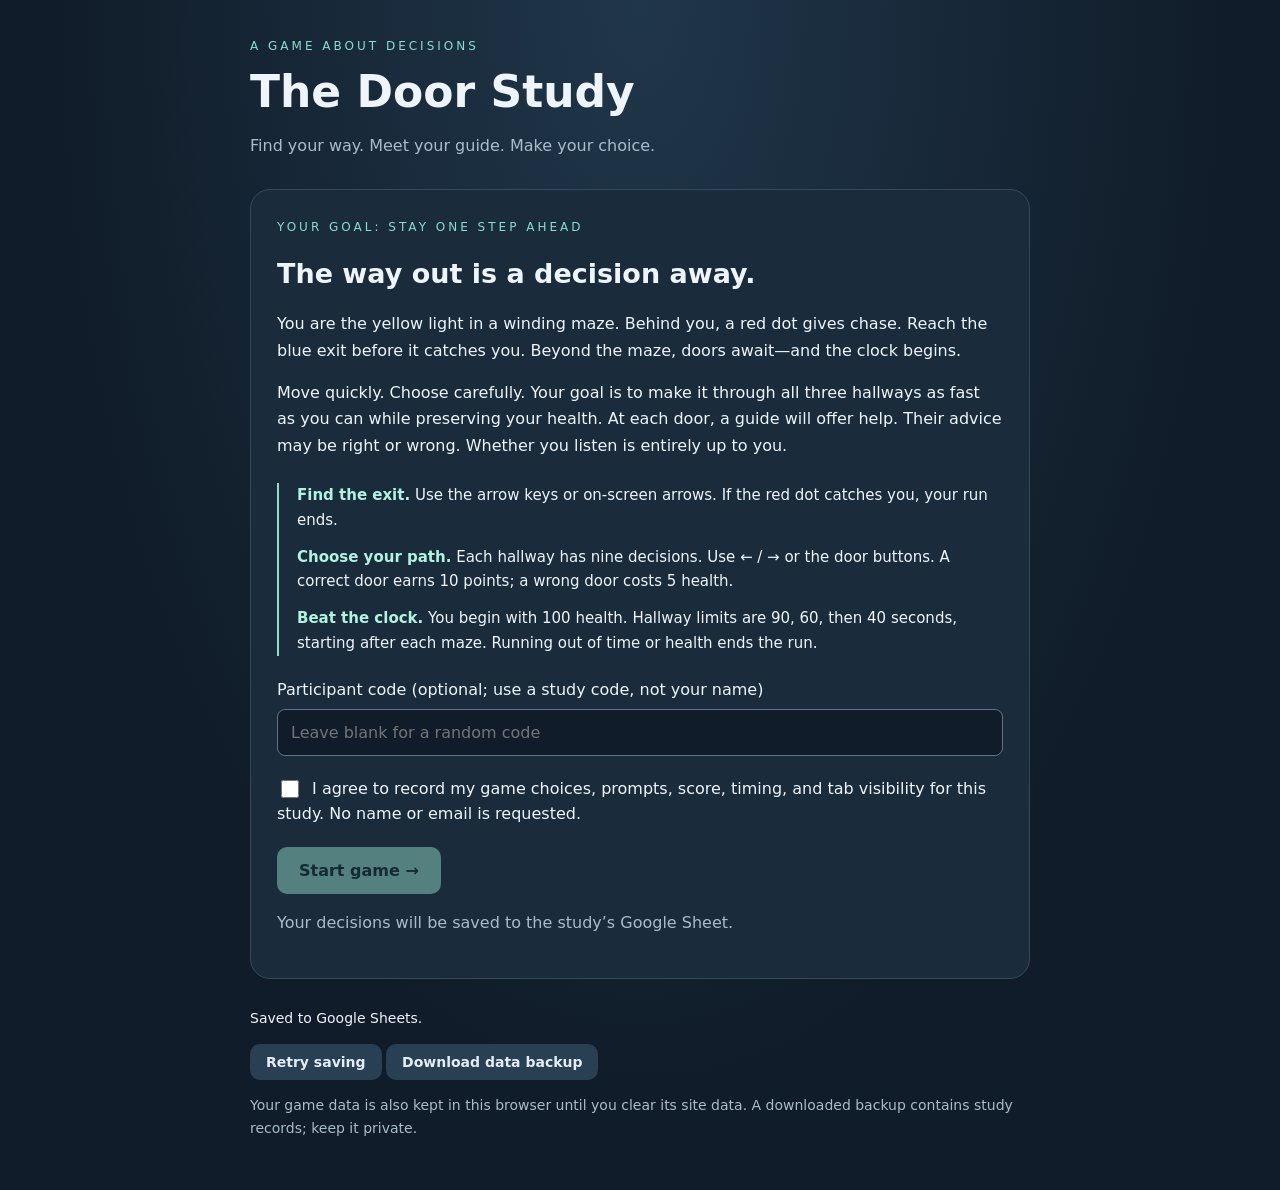
==== docs/index.html @ 97e1daba "Make the door study more immersive and emphasize save completion" ====
<!doctype html>
<html lang="en"><head><meta charset="utf-8"><meta name="viewport" content="width=device-width,initial-scale=1"><title>The Door Study</title><link rel="stylesheet" href="style.css"></head>
<body><main><header><span class="eyebrow">A GAME ABOUT DECISIONS</span><h1>The Door Study</h1><p>Find your way. Meet your guide. Make your choice.</p></header>
<section id="welcome" class="card"><span class="eyebrow">YOUR GOAL: STAY ONE STEP AHEAD</span><h2>The way out is a decision away.</h2><p>You are the yellow light in a winding maze. Behind you, a red dot gives chase. Reach the blue exit before it catches you. Beyond the maze, doors await—and the clock begins.</p><p>Move quickly. Choose carefully. Your goal is to make it through all three hallways as fast as you can while preserving your health. At each door, a guide will offer help. Their advice may be right or wrong. Whether you listen is entirely up to you.</p><div class="mission-rules"><p><strong>Find the exit.</strong> Use the arrow keys or on-screen arrows. If the red dot catches you, your run ends.</p><p><strong>Choose your path.</strong> Each hallway has nine decisions. Use ← / → or the door buttons. A correct door earns 10 points; a wrong door costs 5 health.</p><p><strong>Beat the clock.</strong> You begin with 100 health. Hallway limits are 90, 60, then 40 seconds, starting after each maze. Running out of time or health ends the run.</p></div><label>Participant code (optional; use a study code, not your name)<input id="participant" maxlength="40" placeholder="Leave blank for a random code" autocomplete="off"></label><label class="consent"><input id="consent" type="checkbox"> I agree to record my game choices, prompts, score, timing, and tab visibility for this study. No name or email is requested.</label><button id="start" disabled>Start game →</button><p id="setup" class="muted"></p></section>
<section id="play" hidden><div class="play-toolbar"><span class="eyebrow">STAY ONE STEP AHEAD</span><button id="mute" class="secondary" type="button" aria-pressed="false">Mute music</button></div><p id="audio-status" class="muted" role="status" hidden></p><div class="stats"><span id="stage"></span><span id="score"></span><span id="health"></span><span id="timer" class="countdown" role="timer" aria-label="Time remaining"></span></div><div id="maze-panel" class="card"><p>Reach the blue exit. Keep moving!</p><canvas id="maze" width="600" height="600" aria-label="Maze: yellow player, red pursuer, blue exit"></canvas><div class="dpad"><button data-move="up" aria-label="Move up">↑</button><div><button data-move="left" aria-label="Move left">←</button><button data-move="down" aria-label="Move down">↓</button><button data-move="right" aria-label="Move right">→</button></div></div></div><div id="hall" class="card hallway" hidden><div id="prompt" class="bubble"></div><div class="portrait"><img id="agent" alt=""></div><strong id="agent-name"></strong><div class="doors"><button data-choice="left">← Left door</button><button data-choice="right">Right door →</button></div><p id="feedback" aria-live="polite"></p></div><button id="quit" class="secondary">End this run</button></section>
<section id="result" class="card" hidden><h2 id="result-title"></h2><p id="result-detail"></p><div id="save-beacon" class="save-beacon" role="status" aria-live="polite"><span class="eyebrow">ONE LAST STEP</span><h3 id="finish-save-title">DO NOT LEAVE THIS TAB</h3><p id="finish-save-help">Wait here until your study data has finished saving.</p><p id="finish-save-status"></p></div><button id="again">Play again</button></section>
<footer><p id="save-status" role="status"></p><button id="retry" class="secondary">Retry saving</button> <button id="download" class="secondary">Download data backup</button><p class="muted">Your game data is also kept in this browser until you clear its site data. A downloaded backup contains study records; keep it private.</p></footer></main><audio id="soundtrack" src="assets/audio/digital-pursuit.wav" loop preload="none"></audio><script src="config.js"></script><script src="core.js"></script><script src="logger.js"></script><script src="game.js"></script></body></html>
---- docs/style.css ----
:root{font-family:system-ui,sans-serif;color:#eef4f9;background:#101c29;font-size:16px}*{box-sizing:border-box}body{margin:0}main{max-width:820px;margin:auto;padding:35px 20px}header{margin-bottom:30px}.eyebrow{color:#87decb;font-size:12px;letter-spacing:3px}h1{font-size:44px;margin:12px 0}h2{font-size:27px}p{line-height:1.65}header p,.muted{color:#aabcca}.card{background:#1a2b3c;border:1px solid #33495c;border-radius:20px;padding:26px;margin-bottom:20px}label{display:block;margin:20px 0}input:not([type=checkbox]){display:block;width:100%;margin-top:10px;padding:13px;border:1px solid #607386;border-radius:8px;background:#101c29;color:white;font:inherit}.consent{line-height:1.6}.consent input{width:18px;height:18px;vertical-align:middle;margin-right:8px}button{font:inherit;font-weight:650;border:0;border-radius:10px;padding:14px 22px;background:#9be8d1;color:#102d2b;cursor:pointer;touch-action:manipulation}button:hover{filter:brightness(1.1)}button:disabled{opacity:.45;cursor:default}button:focus-visible,input:focus-visible{outline:3px solid #faca70;outline-offset:3px}.secondary{background:#293f53;color:#e3edf7;padding:10px 16px}.stats{display:flex;justify-content:space-between;gap:10px;flex-wrap:wrap;margin:15px 0;font-weight:650}canvas{display:block;width:min(100%,560px);margin:auto;border-radius:8px}.dpad{text-align:center;margin:15px auto}.dpad button{margin:3px;min-width:65px}.hallway{text-align:center;background:linear-gradient(#172737c9,#172737e8),url('assets/hallway.png') center/cover}.bubble{background:#fff;color:#152638;border-radius:18px;padding:20px;font-size:23px;margin:8px auto 20px;max-width:480px;min-height:90px}#agent{display:block;width:230px;height:250px;object-fit:contain;margin:auto}#agent-name{display:block;margin:10px}.doors{display:flex;gap:20px;justify-content:space-between;margin-top:20px}.doors button{width:48%}#feedback{min-height:26px}footer{margin-top:28px;font-size:14px}[hidden]{display:none!important}@media(max-width:500px){main{padding:24px 12px}.card{padding:18px}h1{font-size:35px}.bubble{font-size:20px}.doors button{padding:15px 8px}}

/* Keep the corridor's original colors; frame the guide as the focal point. */
body{background:radial-gradient(ellipse at top,#20364a 0,#101c29 65%)}
header{transition:margin .2s}body.playing main{padding-top:16px}body.playing header{margin-bottom:12px}body.playing header h1{font-size:28px;margin:5px 0}body.playing header p{display:none}
.mission-rules{border-left:2px solid #87decb;padding:0 0 0 18px;margin:24px 0}.mission-rules p{font-size:15px;margin:12px 0}.mission-rules strong{color:#b1f3df}
.play-toolbar{display:flex;align-items:center;justify-content:space-between;gap:12px}.play-toolbar .eyebrow{font-size:10px;letter-spacing:2px}
.stats{align-items:center;background:#152637;border:1px solid #33495c;padding:10px 14px;border-radius:14px;font-size:14px}
.countdown{padding:9px 15px;border:1px solid #f6d080;border-radius:10px;background:#ffdf99;color:#30230d;font-size:26px;font-weight:850;font-variant-numeric:tabular-nums;letter-spacing:1px;box-shadow:0 0 24px #faca7026}
.countdown.maze-hint{font-size:12px;letter-spacing:1px;background:#223c50;color:#d1e6f5;border-color:#527087;box-shadow:none}
.countdown.urgent{background:#ffbec0;border-color:#ff737b;color:#721e2b;animation:timer-pulse 1s ease-in-out infinite}
.hallway{position:relative;overflow:hidden;padding:12px 26px 16px;background:url('assets/hallway.png') center/cover;isolation:isolate}
.bubble{position:relative;z-index:2;max-width:360px;min-height:0;padding:14px 20px;margin:0 auto 4px;font-size:21px;line-height:1.35;box-shadow:0 6px 20px #101c2926}
.portrait{height:350px;overflow:hidden;position:relative;margin:0 -26px}
#agent{position:absolute;top:0;left:50%;transform:translateX(-50%);width:800px;max-width:none;height:560px;object-fit:contain;object-position:top center;margin:0}
#agent-name{position:relative;display:table;margin:-12px auto 0;padding:6px 18px;border-radius:30px;background:#152638ed;color:#fff;font-size:15px;box-shadow:0 2px 12px #0003}
.doors{position:relative;margin-top:34px;gap:32px}.doors button{background:#f6faf5;color:#152638;border:1px solid #fff;box-shadow:0 5px 16px #101c2940;min-height:54px}.doors button:hover:not(:disabled){background:#bcf5df;transform:translateY(-2px)}
#feedback{display:table;min-height:26px;margin:12px auto 0;border-radius:8px;background:#152638eb;color:#fff;padding:2px 12px}#feedback:empty{background:none}
.save-beacon{margin:28px 0;padding:28px 24px;background:#fff0be;color:#352809;border:3px solid #ffdb75;border-radius:16px;box-shadow:0 0 36px #ffd36b33;text-align:center}.save-beacon .eyebrow{color:#695117;font-weight:800}.save-beacon h3{font-size:clamp(23px,4vw,32px);line-height:1.2;margin:12px 0;letter-spacing:1px}.save-beacon p{margin:10px 0}.save-beacon #finish-save-status{font-weight:700;font-size:14px}.save-beacon.saved{background:#d5f7e8;border-color:#91e5bf;color:#153f2e;box-shadow:none}.save-beacon.saved .eyebrow{color:#246548}
@keyframes timer-pulse{50%{box-shadow:0 0 0 5px #ff737b33}}
@media(max-width:500px){.play-toolbar .eyebrow{max-width:130px;line-height:1.6}.stats{gap:8px;font-size:12px}.countdown{font-size:23px;margin-left:auto}.hallway{padding:10px 14px 14px}.bubble{max-width:280px;padding:12px 16px;font-size:19px}.portrait{height:300px;margin:0 -14px}#agent{width:700px;height:490px}.doors{margin-top:28px;gap:16px}.save-beacon{padding:22px 14px}}
@media(prefers-reduced-motion:reduce){*,*::before,*::after{animation:none!important;transition:none!important}}
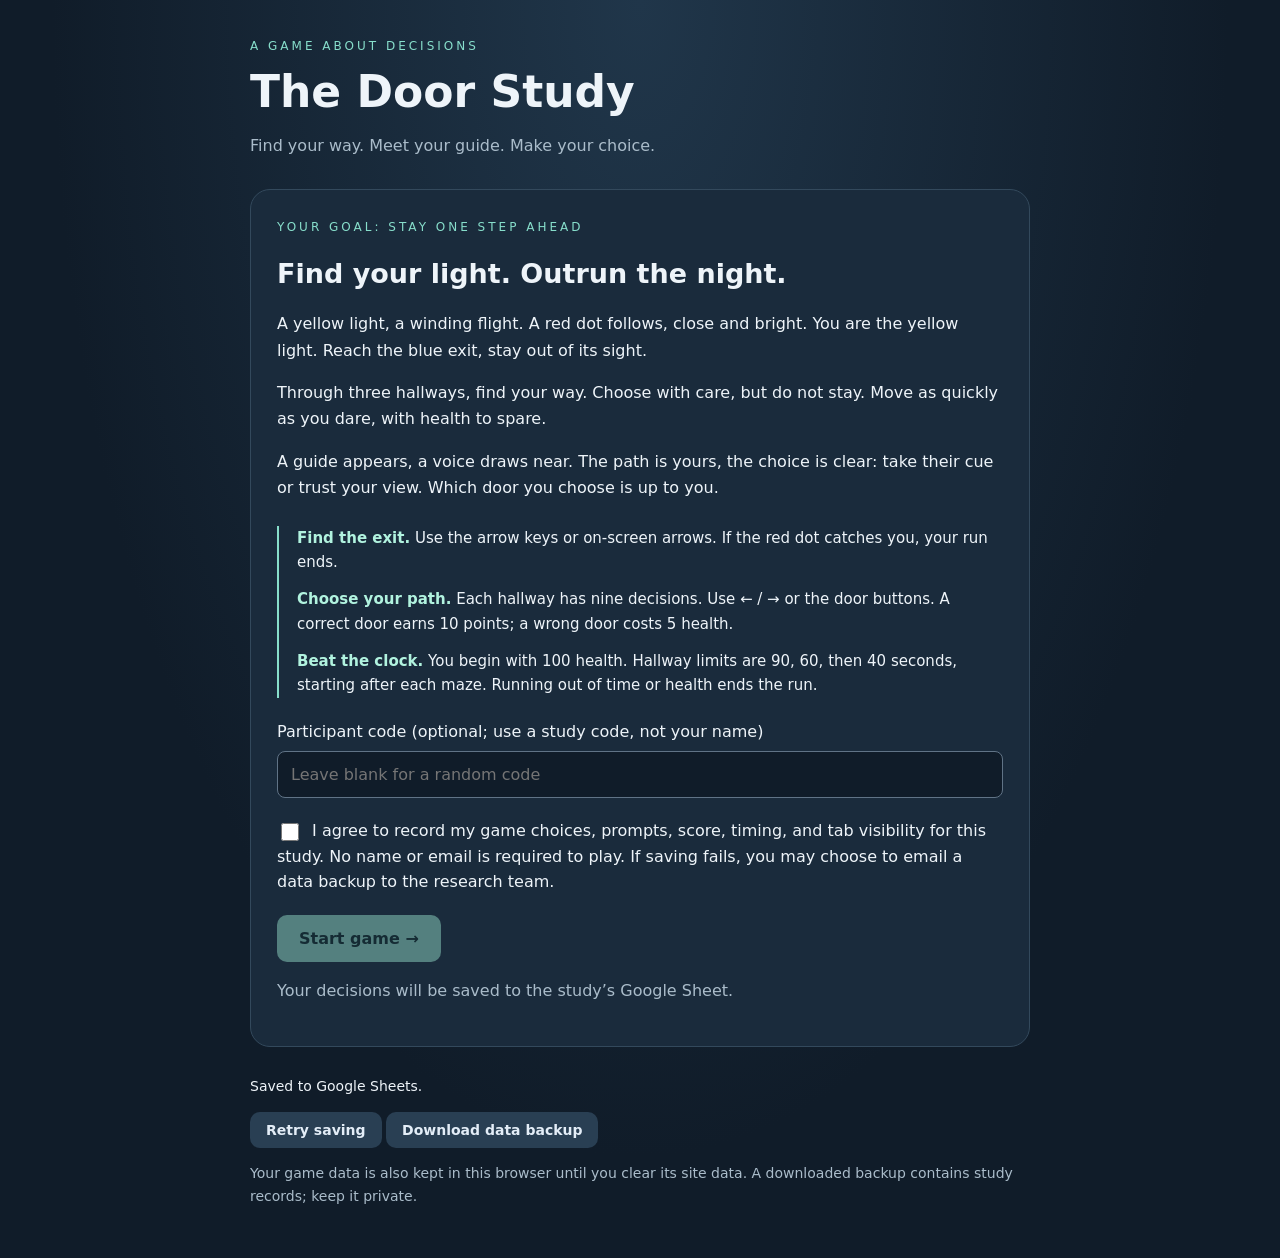
==== commit 3a500562: "Keep full robot portraits and add save retry countdown and recovery" ====
--- a/docs/index.html
+++ b/docs/index.html
@@ -1,7 +1,7 @@
 <!doctype html>
 <html lang="en"><head><meta charset="utf-8"><meta name="viewport" content="width=device-width,initial-scale=1"><title>The Door Study</title><link rel="stylesheet" href="style.css"></head>
 <body><main><header><span class="eyebrow">A GAME ABOUT DECISIONS</span><h1>The Door Study</h1><p>Find your way. Meet your guide. Make your choice.</p></header>
-<section id="welcome" class="card"><span class="eyebrow">YOUR GOAL: STAY ONE STEP AHEAD</span><h2>The way out is a decision away.</h2><p>You are the yellow light in a winding maze. Behind you, a red dot gives chase. Reach the blue exit before it catches you. Beyond the maze, doors await—and the clock begins.</p><p>Move quickly. Choose carefully. Your goal is to make it through all three hallways as fast as you can while preserving your health. At each door, a guide will offer help. Their advice may be right or wrong. Whether you listen is entirely up to you.</p><div class="mission-rules"><p><strong>Find the exit.</strong> Use the arrow keys or on-screen arrows. If the red dot catches you, your run ends.</p><p><strong>Choose your path.</strong> Each hallway has nine decisions. Use ← / → or the door buttons. A correct door earns 10 points; a wrong door costs 5 health.</p><p><strong>Beat the clock.</strong> You begin with 100 health. Hallway limits are 90, 60, then 40 seconds, starting after each maze. Running out of time or health ends the run.</p></div><label>Participant code (optional; use a study code, not your name)<input id="participant" maxlength="40" placeholder="Leave blank for a random code" autocomplete="off"></label><label class="consent"><input id="consent" type="checkbox"> I agree to record my game choices, prompts, score, timing, and tab visibility for this study. No name or email is requested.</label><button id="start" disabled>Start game →</button><p id="setup" class="muted"></p></section>
+<section id="welcome" class="card"><span class="eyebrow">YOUR GOAL: STAY ONE STEP AHEAD</span><h2>Find your light. Outrun the night.</h2><p>A yellow light, a winding flight. A red dot follows, close and bright. You are the yellow light. Reach the blue exit, stay out of its sight.</p><p>Through three hallways, find your way. Choose with care, but do not stay. Move as quickly as you dare, with health to spare.</p><p>A guide appears, a voice draws near. The path is yours, the choice is clear: take their cue or trust your view. Which door you choose is up to you.</p><div class="mission-rules"><p><strong>Find the exit.</strong> Use the arrow keys or on-screen arrows. If the red dot catches you, your run ends.</p><p><strong>Choose your path.</strong> Each hallway has nine decisions. Use ← / → or the door buttons. A correct door earns 10 points; a wrong door costs 5 health.</p><p><strong>Beat the clock.</strong> You begin with 100 health. Hallway limits are 90, 60, then 40 seconds, starting after each maze. Running out of time or health ends the run.</p></div><label>Participant code (optional; use a study code, not your name)<input id="participant" maxlength="40" placeholder="Leave blank for a random code" autocomplete="off"></label><label class="consent"><input id="consent" type="checkbox"> I agree to record my game choices, prompts, score, timing, and tab visibility for this study. No name or email is required to play. If saving fails, you may choose to email a data backup to the research team.</label><button id="start" disabled>Start game →</button><p id="setup" class="muted"></p></section>
 <section id="play" hidden><div class="play-toolbar"><span class="eyebrow">STAY ONE STEP AHEAD</span><button id="mute" class="secondary" type="button" aria-pressed="false">Mute music</button></div><p id="audio-status" class="muted" role="status" hidden></p><div class="stats"><span id="stage"></span><span id="score"></span><span id="health"></span><span id="timer" class="countdown" role="timer" aria-label="Time remaining"></span></div><div id="maze-panel" class="card"><p>Reach the blue exit. Keep moving!</p><canvas id="maze" width="600" height="600" aria-label="Maze: yellow player, red pursuer, blue exit"></canvas><div class="dpad"><button data-move="up" aria-label="Move up">↑</button><div><button data-move="left" aria-label="Move left">←</button><button data-move="down" aria-label="Move down">↓</button><button data-move="right" aria-label="Move right">→</button></div></div></div><div id="hall" class="card hallway" hidden><div id="prompt" class="bubble"></div><div class="portrait"><img id="agent" alt=""></div><strong id="agent-name"></strong><div class="doors"><button data-choice="left">← Left door</button><button data-choice="right">Right door →</button></div><p id="feedback" aria-live="polite"></p></div><button id="quit" class="secondary">End this run</button></section>
-<section id="result" class="card" hidden><h2 id="result-title"></h2><p id="result-detail"></p><div id="save-beacon" class="save-beacon" role="status" aria-live="polite"><span class="eyebrow">ONE LAST STEP</span><h3 id="finish-save-title">DO NOT LEAVE THIS TAB</h3><p id="finish-save-help">Wait here until your study data has finished saving.</p><p id="finish-save-status"></p></div><button id="again">Play again</button></section>
+<section id="result" class="card" hidden><h2 id="result-title"></h2><p id="result-detail"></p><div id="save-beacon" class="save-beacon" role="status" aria-live="polite"><span class="eyebrow">ONE LAST STEP</span><h3 id="finish-save-title">DO NOT LEAVE THIS TAB</h3><p id="finish-save-help">Wait here until your study data has finished saving.</p><p id="finish-save-status"></p><p id="save-countdown" role="timer" aria-live="off" hidden></p><div id="save-fallback" hidden><p>Saving could not be confirmed. Please download your data backup and kindly email it to <a href="mailto:lab.human.centered.ai@gmail.com?subject=Door%20Study%20data%20backup">lab.human.centered.ai@gmail.com</a> so your time and results can inform the study. Thank you for helping us keep your contribution.</p><button id="finish-download" type="button">Download data backup</button><p class="backup-note">Attach the downloaded file to your email. The email link opens a draft; it does not attach or send the file.</p></div></div><button id="again">Play again</button></section>
 <footer><p id="save-status" role="status"></p><button id="retry" class="secondary">Retry saving</button> <button id="download" class="secondary">Download data backup</button><p class="muted">Your game data is also kept in this browser until you clear its site data. A downloaded backup contains study records; keep it private.</p></footer></main><audio id="soundtrack" src="assets/audio/digital-pursuit.wav" loop preload="none"></audio><script src="config.js"></script><script src="core.js"></script><script src="logger.js"></script><script src="game.js"></script></body></html>
--- a/docs/style.css
+++ b/docs/style.css
@@ -11,12 +11,14 @@
 .countdown.urgent{background:#ffbec0;border-color:#ff737b;color:#721e2b;animation:timer-pulse 1s ease-in-out infinite}
 .hallway{position:relative;overflow:hidden;padding:12px 26px 16px;background:url('assets/hallway.png') center/cover;isolation:isolate}
 .bubble{position:relative;z-index:2;max-width:360px;min-height:0;padding:14px 20px;margin:0 auto 4px;font-size:21px;line-height:1.35;box-shadow:0 6px 20px #101c2926}
-.portrait{height:350px;overflow:hidden;position:relative;margin:0 -26px}
+.portrait{height:560px;overflow:visible;position:relative;margin:0 -26px}
 #agent{position:absolute;top:0;left:50%;transform:translateX(-50%);width:800px;max-width:none;height:560px;object-fit:contain;object-position:top center;margin:0}
 #agent-name{position:relative;display:table;margin:-12px auto 0;padding:6px 18px;border-radius:30px;background:#152638ed;color:#fff;font-size:15px;box-shadow:0 2px 12px #0003}
 .doors{position:relative;margin-top:34px;gap:32px}.doors button{background:#f6faf5;color:#152638;border:1px solid #fff;box-shadow:0 5px 16px #101c2940;min-height:54px}.doors button:hover:not(:disabled){background:#bcf5df;transform:translateY(-2px)}
 #feedback{display:table;min-height:26px;margin:12px auto 0;border-radius:8px;background:#152638eb;color:#fff;padding:2px 12px}#feedback:empty{background:none}
 .save-beacon{margin:28px 0;padding:28px 24px;background:#fff0be;color:#352809;border:3px solid #ffdb75;border-radius:16px;box-shadow:0 0 36px #ffd36b33;text-align:center}.save-beacon .eyebrow{color:#695117;font-weight:800}.save-beacon h3{font-size:clamp(23px,4vw,32px);line-height:1.2;margin:12px 0;letter-spacing:1px}.save-beacon p{margin:10px 0}.save-beacon #finish-save-status{font-weight:700;font-size:14px}.save-beacon.saved{background:#d5f7e8;border-color:#91e5bf;color:#153f2e;box-shadow:none}.save-beacon.saved .eyebrow{color:#246548}
 @keyframes timer-pulse{50%{box-shadow:0 0 0 5px #ff737b33}}
-@media(max-width:500px){.play-toolbar .eyebrow{max-width:130px;line-height:1.6}.stats{gap:8px;font-size:12px}.countdown{font-size:23px;margin-left:auto}.hallway{padding:10px 14px 14px}.bubble{max-width:280px;padding:12px 16px;font-size:19px}.portrait{height:300px;margin:0 -14px}#agent{width:700px;height:490px}.doors{margin-top:28px;gap:16px}.save-beacon{padding:22px 14px}}
+@media(max-width:500px){.play-toolbar .eyebrow{max-width:130px;line-height:1.6}.stats{gap:8px;font-size:12px}.countdown{font-size:23px;margin-left:auto}.hallway{padding:10px 14px 14px}.bubble{max-width:280px;padding:12px 16px;font-size:19px}.portrait{height:490px;margin:0 -14px}#agent{width:700px;height:490px}.doors{margin-top:28px;gap:16px}.save-beacon{padding:22px 14px}}
 @media(prefers-reduced-motion:reduce){*,*::before,*::after{animation:none!important;transition:none!important}}
+
+#save-countdown{font-size:25px;font-weight:800;font-variant-numeric:tabular-nums}#save-fallback{border-top:1px solid #b69043;margin-top:20px;padding-top:12px}#save-fallback a{color:#62450b;overflow-wrap:anywhere}#save-fallback .backup-note{font-size:13px}#finish-download{background:#352809;color:#fff0be}
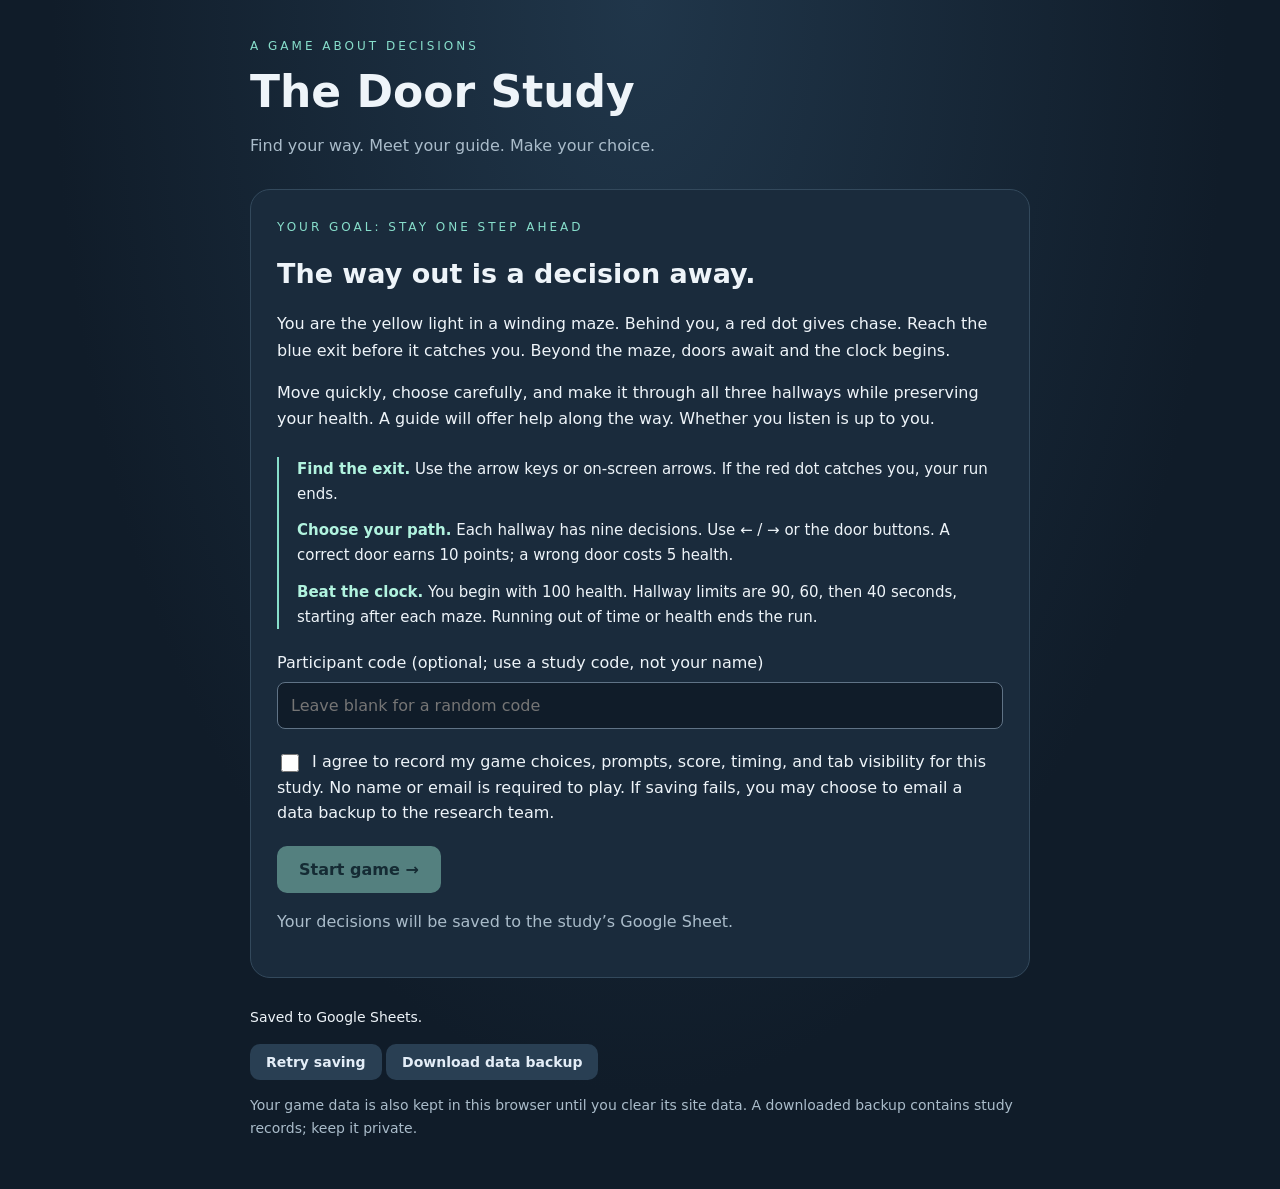
==== commit c234137e: "Restore concise intro and add halfway pursuit acceleration" ====
--- a/docs/index.html
+++ b/docs/index.html
@@ -1,7 +1,7 @@
 <!doctype html>
 <html lang="en"><head><meta charset="utf-8"><meta name="viewport" content="width=device-width,initial-scale=1"><title>The Door Study</title><link rel="stylesheet" href="style.css"></head>
 <body><main><header><span class="eyebrow">A GAME ABOUT DECISIONS</span><h1>The Door Study</h1><p>Find your way. Meet your guide. Make your choice.</p></header>
-<section id="welcome" class="card"><span class="eyebrow">YOUR GOAL: STAY ONE STEP AHEAD</span><h2>Find your light. Outrun the night.</h2><p>A yellow light, a winding flight. A red dot follows, close and bright. You are the yellow light. Reach the blue exit, stay out of its sight.</p><p>Through three hallways, find your way. Choose with care, but do not stay. Move as quickly as you dare, with health to spare.</p><p>A guide appears, a voice draws near. The path is yours, the choice is clear: take their cue or trust your view. Which door you choose is up to you.</p><div class="mission-rules"><p><strong>Find the exit.</strong> Use the arrow keys or on-screen arrows. If the red dot catches you, your run ends.</p><p><strong>Choose your path.</strong> Each hallway has nine decisions. Use ← / → or the door buttons. A correct door earns 10 points; a wrong door costs 5 health.</p><p><strong>Beat the clock.</strong> You begin with 100 health. Hallway limits are 90, 60, then 40 seconds, starting after each maze. Running out of time or health ends the run.</p></div><label>Participant code (optional; use a study code, not your name)<input id="participant" maxlength="40" placeholder="Leave blank for a random code" autocomplete="off"></label><label class="consent"><input id="consent" type="checkbox"> I agree to record my game choices, prompts, score, timing, and tab visibility for this study. No name or email is required to play. If saving fails, you may choose to email a data backup to the research team.</label><button id="start" disabled>Start game →</button><p id="setup" class="muted"></p></section>
-<section id="play" hidden><div class="play-toolbar"><span class="eyebrow">STAY ONE STEP AHEAD</span><button id="mute" class="secondary" type="button" aria-pressed="false">Mute music</button></div><p id="audio-status" class="muted" role="status" hidden></p><div class="stats"><span id="stage"></span><span id="score"></span><span id="health"></span><span id="timer" class="countdown" role="timer" aria-label="Time remaining"></span></div><div id="maze-panel" class="card"><p>Reach the blue exit. Keep moving!</p><canvas id="maze" width="600" height="600" aria-label="Maze: yellow player, red pursuer, blue exit"></canvas><div class="dpad"><button data-move="up" aria-label="Move up">↑</button><div><button data-move="left" aria-label="Move left">←</button><button data-move="down" aria-label="Move down">↓</button><button data-move="right" aria-label="Move right">→</button></div></div></div><div id="hall" class="card hallway" hidden><div id="prompt" class="bubble"></div><div class="portrait"><img id="agent" alt=""></div><strong id="agent-name"></strong><div class="doors"><button data-choice="left">← Left door</button><button data-choice="right">Right door →</button></div><p id="feedback" aria-live="polite"></p></div><button id="quit" class="secondary">End this run</button></section>
+<section id="welcome" class="card"><span class="eyebrow">YOUR GOAL: STAY ONE STEP AHEAD</span><h2>The way out is a decision away.</h2><p>You are the yellow light in a winding maze. Behind you, a red dot gives chase. Reach the blue exit before it catches you. Beyond the maze, doors await and the clock begins.</p><p>Move quickly, choose carefully, and make it through all three hallways while preserving your health. A guide will offer help along the way. Whether you listen is up to you.</p><div class="mission-rules"><p><strong>Find the exit.</strong> Use the arrow keys or on-screen arrows. If the red dot catches you, your run ends.</p><p><strong>Choose your path.</strong> Each hallway has nine decisions. Use ← / → or the door buttons. A correct door earns 10 points; a wrong door costs 5 health.</p><p><strong>Beat the clock.</strong> You begin with 100 health. Hallway limits are 90, 60, then 40 seconds, starting after each maze. Running out of time or health ends the run.</p></div><label>Participant code (optional; use a study code, not your name)<input id="participant" maxlength="40" placeholder="Leave blank for a random code" autocomplete="off"></label><label class="consent"><input id="consent" type="checkbox"> I agree to record my game choices, prompts, score, timing, and tab visibility for this study. No name or email is required to play. If saving fails, you may choose to email a data backup to the research team.</label><button id="start" disabled>Start game →</button><p id="setup" class="muted"></p></section>
+<section id="play" hidden><div class="play-toolbar"><span class="eyebrow">STAY ONE STEP AHEAD</span><button id="mute" class="secondary" type="button" aria-pressed="false">Mute music</button></div><p id="audio-status" class="muted" role="status" hidden></p><div class="stats"><span id="stage"></span><span id="score"></span><span id="health"></span><span id="timer" class="countdown" role="timer" aria-label="Time remaining"></span></div><div id="maze-panel" class="card"><p id="maze-instruction">Reach the blue exit. Keep moving!</p><canvas id="maze" width="600" height="600" aria-label="Maze: yellow player, red pursuer, blue exit"></canvas><div class="dpad"><button data-move="up" aria-label="Move up">↑</button><div><button data-move="left" aria-label="Move left">←</button><button data-move="down" aria-label="Move down">↓</button><button data-move="right" aria-label="Move right">→</button></div></div></div><div id="hall" class="card hallway" hidden><div id="prompt" class="bubble"></div><div class="portrait"><img id="agent" alt=""></div><strong id="agent-name"></strong><div class="doors"><button data-choice="left">← Left door</button><button data-choice="right">Right door →</button></div><p id="feedback" aria-live="polite"></p></div><button id="quit" class="secondary">End this run</button></section>
 <section id="result" class="card" hidden><h2 id="result-title"></h2><p id="result-detail"></p><div id="save-beacon" class="save-beacon" role="status" aria-live="polite"><span class="eyebrow">ONE LAST STEP</span><h3 id="finish-save-title">DO NOT LEAVE THIS TAB</h3><p id="finish-save-help">Wait here until your study data has finished saving.</p><p id="finish-save-status"></p><p id="save-countdown" role="timer" aria-live="off" hidden></p><div id="save-fallback" hidden><p>Saving could not be confirmed. Please download your data backup and kindly email it to <a href="mailto:lab.human.centered.ai@gmail.com?subject=Door%20Study%20data%20backup">lab.human.centered.ai@gmail.com</a> so your time and results can inform the study. Thank you for helping us keep your contribution.</p><button id="finish-download" type="button">Download data backup</button><p class="backup-note">Attach the downloaded file to your email. The email link opens a draft; it does not attach or send the file.</p></div></div><button id="again">Play again</button></section>
 <footer><p id="save-status" role="status"></p><button id="retry" class="secondary">Retry saving</button> <button id="download" class="secondary">Download data backup</button><p class="muted">Your game data is also kept in this browser until you clear its site data. A downloaded backup contains study records; keep it private.</p></footer></main><audio id="soundtrack" src="assets/audio/digital-pursuit.wav" loop preload="none"></audio><script src="config.js"></script><script src="core.js"></script><script src="logger.js"></script><script src="game.js"></script></body></html>
--- a/docs/style.css
+++ b/docs/style.css
@@ -11,14 +11,20 @@
 .countdown.urgent{background:#ffbec0;border-color:#ff737b;color:#721e2b;animation:timer-pulse 1s ease-in-out infinite}
 .hallway{position:relative;overflow:hidden;padding:12px 26px 16px;background:url('assets/hallway.png') center/cover;isolation:isolate}
 .bubble{position:relative;z-index:2;max-width:360px;min-height:0;padding:14px 20px;margin:0 auto 4px;font-size:21px;line-height:1.35;box-shadow:0 6px 20px #101c2926}
-.portrait{height:560px;overflow:visible;position:relative;margin:0 -26px}
-#agent{position:absolute;top:0;left:50%;transform:translateX(-50%);width:800px;max-width:none;height:560px;object-fit:contain;object-position:top center;margin:0}
+.portrait{height:var(--portrait-height);overflow:hidden;position:relative;margin:0 -26px}
+#agent{position:absolute;top:0;left:50%;transform:translateX(-50%);width:calc(var(--portrait-height) * 1.88);max-width:none;height:calc(var(--portrait-height) * 1.32);object-fit:contain;object-position:top center;margin:0}
 #agent-name{position:relative;display:table;margin:-12px auto 0;padding:6px 18px;border-radius:30px;background:#152638ed;color:#fff;font-size:15px;box-shadow:0 2px 12px #0003}
 .doors{position:relative;margin-top:34px;gap:32px}.doors button{background:#f6faf5;color:#152638;border:1px solid #fff;box-shadow:0 5px 16px #101c2940;min-height:54px}.doors button:hover:not(:disabled){background:#bcf5df;transform:translateY(-2px)}
 #feedback{display:table;min-height:26px;margin:12px auto 0;border-radius:8px;background:#152638eb;color:#fff;padding:2px 12px}#feedback:empty{background:none}
 .save-beacon{margin:28px 0;padding:28px 24px;background:#fff0be;color:#352809;border:3px solid #ffdb75;border-radius:16px;box-shadow:0 0 36px #ffd36b33;text-align:center}.save-beacon .eyebrow{color:#695117;font-weight:800}.save-beacon h3{font-size:clamp(23px,4vw,32px);line-height:1.2;margin:12px 0;letter-spacing:1px}.save-beacon p{margin:10px 0}.save-beacon #finish-save-status{font-weight:700;font-size:14px}.save-beacon.saved{background:#d5f7e8;border-color:#91e5bf;color:#153f2e;box-shadow:none}.save-beacon.saved .eyebrow{color:#246548}
 @keyframes timer-pulse{50%{box-shadow:0 0 0 5px #ff737b33}}
-@media(max-width:500px){.play-toolbar .eyebrow{max-width:130px;line-height:1.6}.stats{gap:8px;font-size:12px}.countdown{font-size:23px;margin-left:auto}.hallway{padding:10px 14px 14px}.bubble{max-width:280px;padding:12px 16px;font-size:19px}.portrait{height:490px;margin:0 -14px}#agent{width:700px;height:490px}.doors{margin-top:28px;gap:16px}.save-beacon{padding:22px 14px}}
+@media(max-width:500px){.play-toolbar .eyebrow{max-width:130px;line-height:1.6}.stats{gap:8px;font-size:12px}.countdown{font-size:23px;margin-left:auto}.hallway{padding:10px 14px 14px}.bubble{max-width:280px;padding:12px 16px;font-size:19px}.portrait{margin:0 -14px}.doors{margin-top:28px;gap:16px}.save-beacon{padding:22px 14px}}
 @media(prefers-reduced-motion:reduce){*,*::before,*::after{animation:none!important;transition:none!important}}
 
 #save-countdown{font-size:25px;font-weight:800;font-variant-numeric:tabular-nums}#save-fallback{border-top:1px solid #b69043;margin-top:20px;padding-top:12px}#save-fallback a{color:#62450b;overflow-wrap:anywhere}#save-fallback .backup-note{font-size:13px}#finish-download{background:#352809;color:#fff0be}
+
+/* Keep the guide, timer and choices together in a laptop viewport. */
+.hallway{--portrait-height:clamp(230px,calc(100dvh - 455px),390px)}
+body.playing main{padding-top:10px}body.playing header{margin-bottom:8px}body.playing header .eyebrow{display:none}body.playing header h1{font-size:26px;margin:0}
+body.playing .stats{margin:10px 0}.hallway .doors{margin-top:18px}.hallway #feedback{margin-top:8px}
+@media(max-width:500px){.hallway{--portrait-height:clamp(250px,calc(100dvh - 430px),340px)}}
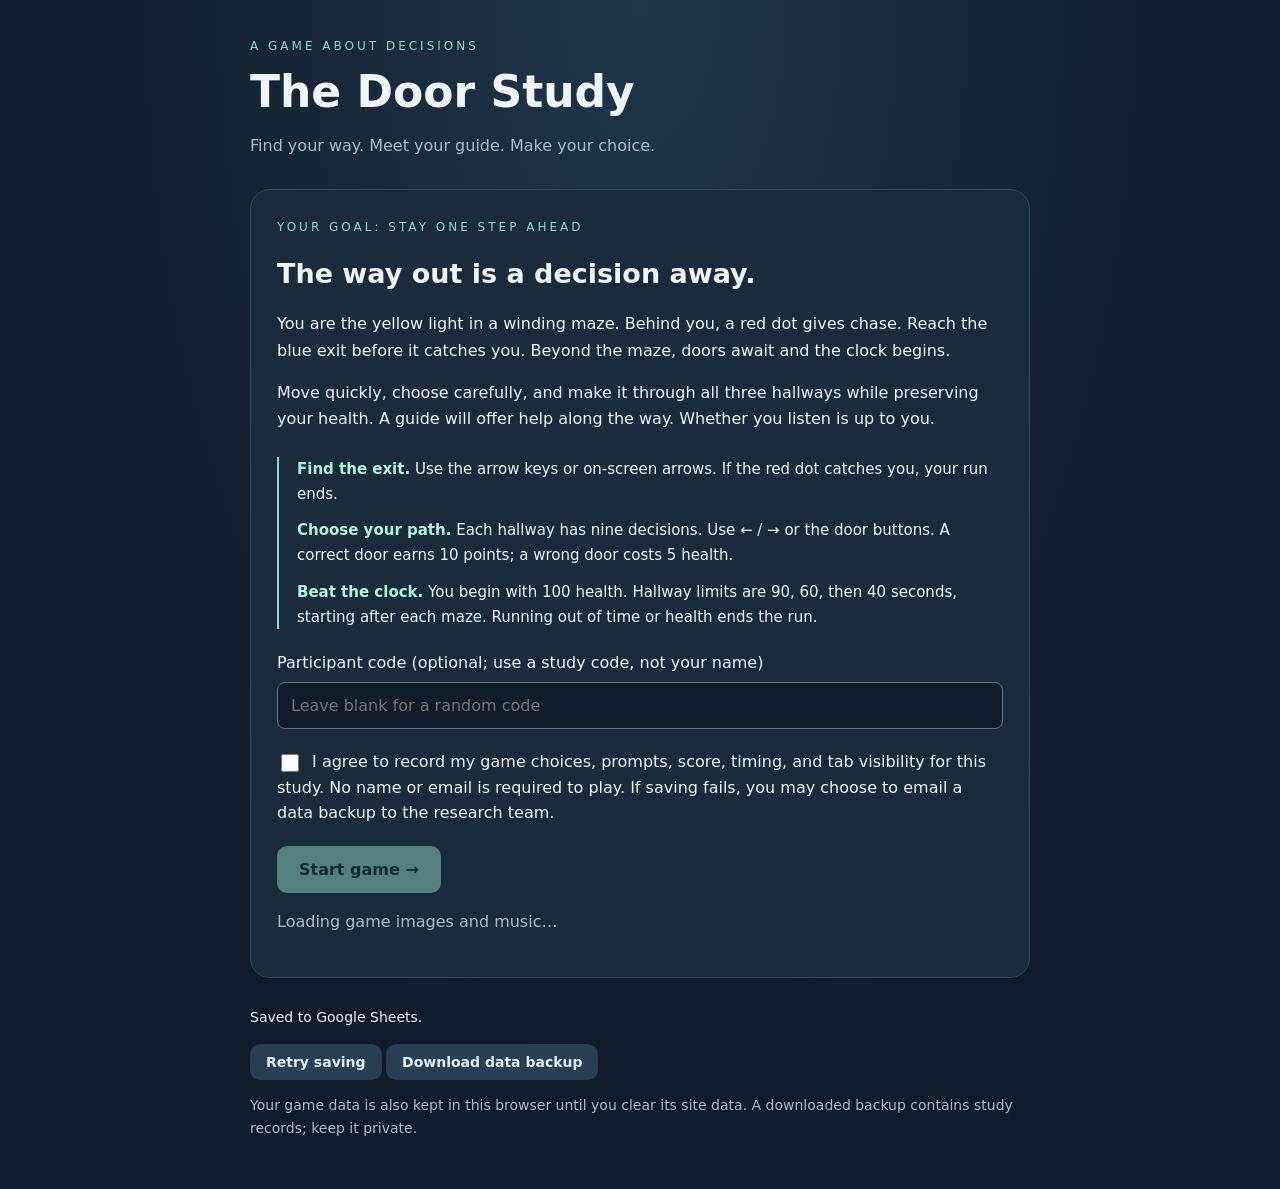
==== commit 229d2d6f: "Synchronize game start with preloaded music and frame robots at scene edge" ====
--- a/docs/index.html
+++ b/docs/index.html
@@ -2,6 +2,6 @@
 <html lang="en"><head><meta charset="utf-8"><meta name="viewport" content="width=device-width,initial-scale=1"><title>The Door Study</title><link rel="stylesheet" href="style.css"></head>
 <body><main><header><span class="eyebrow">A GAME ABOUT DECISIONS</span><h1>The Door Study</h1><p>Find your way. Meet your guide. Make your choice.</p></header>
 <section id="welcome" class="card"><span class="eyebrow">YOUR GOAL: STAY ONE STEP AHEAD</span><h2>The way out is a decision away.</h2><p>You are the yellow light in a winding maze. Behind you, a red dot gives chase. Reach the blue exit before it catches you. Beyond the maze, doors await and the clock begins.</p><p>Move quickly, choose carefully, and make it through all three hallways while preserving your health. A guide will offer help along the way. Whether you listen is up to you.</p><div class="mission-rules"><p><strong>Find the exit.</strong> Use the arrow keys or on-screen arrows. If the red dot catches you, your run ends.</p><p><strong>Choose your path.</strong> Each hallway has nine decisions. Use ← / → or the door buttons. A correct door earns 10 points; a wrong door costs 5 health.</p><p><strong>Beat the clock.</strong> You begin with 100 health. Hallway limits are 90, 60, then 40 seconds, starting after each maze. Running out of time or health ends the run.</p></div><label>Participant code (optional; use a study code, not your name)<input id="participant" maxlength="40" placeholder="Leave blank for a random code" autocomplete="off"></label><label class="consent"><input id="consent" type="checkbox"> I agree to record my game choices, prompts, score, timing, and tab visibility for this study. No name or email is required to play. If saving fails, you may choose to email a data backup to the research team.</label><button id="start" disabled>Start game →</button><p id="setup" class="muted"></p></section>
-<section id="play" hidden><div class="play-toolbar"><span class="eyebrow">STAY ONE STEP AHEAD</span><button id="mute" class="secondary" type="button" aria-pressed="false">Mute music</button></div><p id="audio-status" class="muted" role="status" hidden></p><div class="stats"><span id="stage"></span><span id="score"></span><span id="health"></span><span id="timer" class="countdown" role="timer" aria-label="Time remaining"></span></div><div id="maze-panel" class="card"><p id="maze-instruction">Reach the blue exit. Keep moving!</p><canvas id="maze" width="600" height="600" aria-label="Maze: yellow player, red pursuer, blue exit"></canvas><div class="dpad"><button data-move="up" aria-label="Move up">↑</button><div><button data-move="left" aria-label="Move left">←</button><button data-move="down" aria-label="Move down">↓</button><button data-move="right" aria-label="Move right">→</button></div></div></div><div id="hall" class="card hallway" hidden><div id="prompt" class="bubble"></div><div class="portrait"><img id="agent" alt=""></div><strong id="agent-name"></strong><div class="doors"><button data-choice="left">← Left door</button><button data-choice="right">Right door →</button></div><p id="feedback" aria-live="polite"></p></div><button id="quit" class="secondary">End this run</button></section>
+<section id="play" hidden><div class="play-toolbar"><span class="eyebrow">STAY ONE STEP AHEAD</span><button id="mute" class="secondary" type="button" aria-pressed="false">Mute audio</button></div><p id="audio-status" class="muted" role="status" hidden></p><div class="stats"><span id="stage"></span><span id="score"></span><span id="health"></span><span id="timer" class="countdown" role="timer" aria-label="Time remaining"></span></div><div id="maze-panel" class="card"><p id="maze-instruction">Reach the blue exit. Keep moving!</p><canvas id="maze" width="600" height="600" aria-label="Maze: yellow player, red pursuer, blue exit"></canvas><div class="dpad"><button data-move="up" aria-label="Move up">↑</button><div><button data-move="left" aria-label="Move left">←</button><button data-move="down" aria-label="Move down">↓</button><button data-move="right" aria-label="Move right">→</button></div></div></div><div id="hall" class="card hallway" hidden><div id="prompt" class="bubble"></div><div class="portrait"><img id="agent" alt=""></div><strong id="agent-name"></strong><div class="doors"><button data-choice="left">← Left door</button><button data-choice="right">Right door →</button></div><p id="feedback" aria-live="polite"></p></div><button id="quit" class="secondary">End this run</button></section>
 <section id="result" class="card" hidden><h2 id="result-title"></h2><p id="result-detail"></p><div id="save-beacon" class="save-beacon" role="status" aria-live="polite"><span class="eyebrow">ONE LAST STEP</span><h3 id="finish-save-title">DO NOT LEAVE THIS TAB</h3><p id="finish-save-help">Wait here until your study data has finished saving.</p><p id="finish-save-status"></p><p id="save-countdown" role="timer" aria-live="off" hidden></p><div id="save-fallback" hidden><p>Saving could not be confirmed. Please download your data backup and kindly email it to <a href="mailto:lab.human.centered.ai@gmail.com?subject=Door%20Study%20data%20backup">lab.human.centered.ai@gmail.com</a> so your time and results can inform the study. Thank you for helping us keep your contribution.</p><button id="finish-download" type="button">Download data backup</button><p class="backup-note">Attach the downloaded file to your email. The email link opens a draft; it does not attach or send the file.</p></div></div><button id="again">Play again</button></section>
-<footer><p id="save-status" role="status"></p><button id="retry" class="secondary">Retry saving</button> <button id="download" class="secondary">Download data backup</button><p class="muted">Your game data is also kept in this browser until you clear its site data. A downloaded backup contains study records; keep it private.</p></footer></main><audio id="soundtrack" src="assets/audio/digital-pursuit.wav" loop preload="none"></audio><script src="config.js"></script><script src="core.js"></script><script src="logger.js"></script><script src="game.js"></script></body></html>
+<footer><p id="save-status" role="status"></p><button id="retry" class="secondary">Retry saving</button> <button id="download" class="secondary">Download data backup</button><p class="muted">Your game data is also kept in this browser until you clear its site data. A downloaded backup contains study records; keep it private.</p></footer></main><audio id="soundtrack" loop preload="auto"><source src="assets/audio/digital-pursuit.m4a" type="audio/mp4"><source src="assets/audio/digital-pursuit.wav" type="audio/wav"></audio><audio id="loss-sound" src="assets/audio/loss-whoosh.mp3" preload="auto"></audio><script src="config.js"></script><script src="core.js"></script><script src="logger.js"></script><script src="game.js"></script></body></html>
--- a/docs/style.css
+++ b/docs/style.css
@@ -28,3 +28,13 @@
 body.playing main{padding-top:10px}body.playing header{margin-bottom:8px}body.playing header .eyebrow{display:none}body.playing header h1{font-size:26px;margin:0}
 body.playing .stats{margin:10px 0}.hallway .doors{margin-top:18px}.hallway #feedback{margin-top:8px}
 @media(max-width:500px){.hallway{--portrait-height:clamp(250px,calc(100dvh - 430px),340px)}}
+
+/* The full image extends below the scene; only the scene edge clips the legs. */
+.hallway{height:clamp(440px,calc(100dvh - 250px),650px)}
+.hallway .portrait{position:absolute;inset:80px 0 0;height:auto;margin:0;overflow:visible;pointer-events:none}
+.hallway #agent{height:132%;width:auto;max-width:none;object-fit:contain}
+.hallway #agent-name{position:absolute;left:26px;bottom:118px;margin:0}
+.hallway .doors{position:absolute;left:26px;right:26px;bottom:48px;margin:0;z-index:2}
+.hallway .doors button{width:40%}
+.hallway #feedback{position:absolute;bottom:12px;left:50%;transform:translateX(-50%);margin:0;white-space:nowrap}
+@media(max-width:500px){.hallway{height:clamp(440px,calc(100dvh - 300px),590px)}.hallway .portrait{top:100px}.hallway .doors{left:14px;right:14px;bottom:42px}.hallway .doors button{width:43%}.hallway #agent-name{left:14px;bottom:108px}}
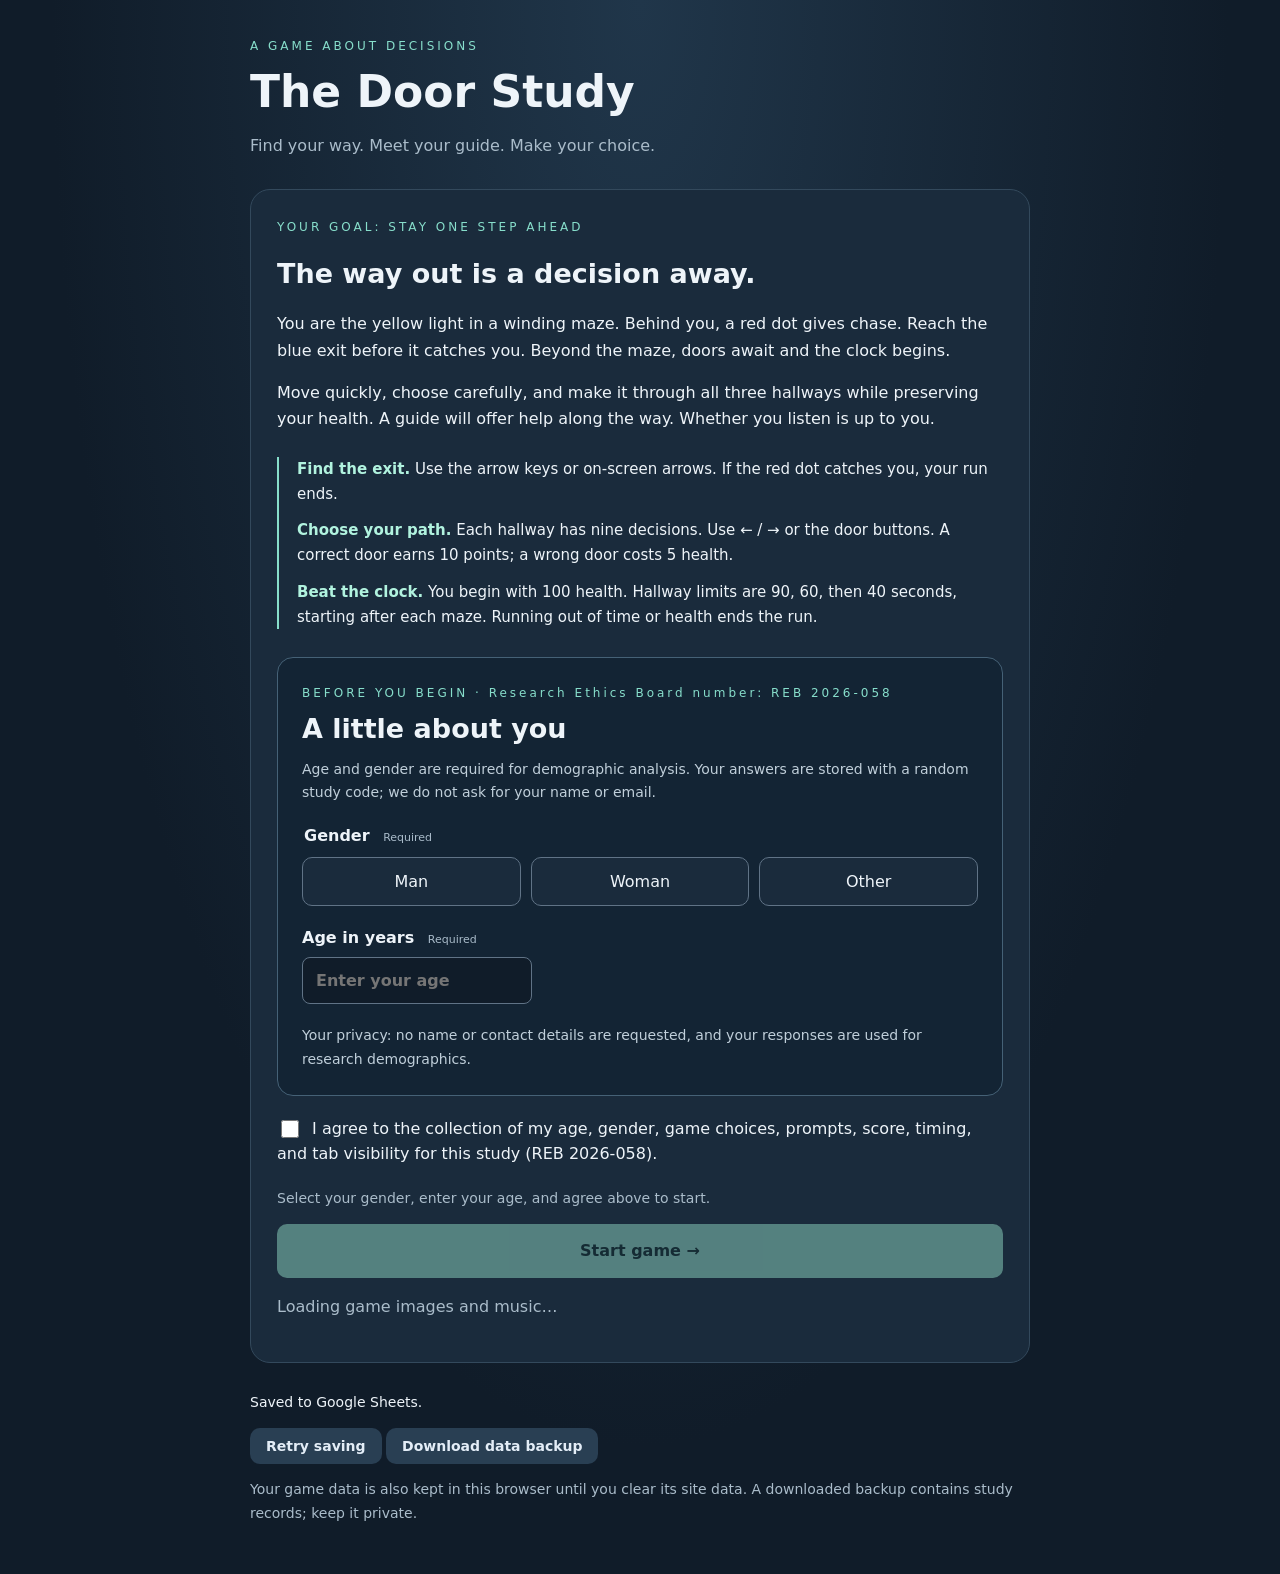
==== commit 9f9c9039: "Collect required demographics and improve save confirmation" ====
--- a/docs/index.html
+++ b/docs/index.html
@@ -1,7 +1,7 @@
 <!doctype html>
 <html lang="en"><head><meta charset="utf-8"><meta name="viewport" content="width=device-width,initial-scale=1"><title>The Door Study</title><link rel="stylesheet" href="style.css"></head>
 <body><main><header><span class="eyebrow">A GAME ABOUT DECISIONS</span><h1>The Door Study</h1><p>Find your way. Meet your guide. Make your choice.</p></header>
-<section id="welcome" class="card"><span class="eyebrow">YOUR GOAL: STAY ONE STEP AHEAD</span><h2>The way out is a decision away.</h2><p>You are the yellow light in a winding maze. Behind you, a red dot gives chase. Reach the blue exit before it catches you. Beyond the maze, doors await and the clock begins.</p><p>Move quickly, choose carefully, and make it through all three hallways while preserving your health. A guide will offer help along the way. Whether you listen is up to you.</p><div class="mission-rules"><p><strong>Find the exit.</strong> Use the arrow keys or on-screen arrows. If the red dot catches you, your run ends.</p><p><strong>Choose your path.</strong> Each hallway has nine decisions. Use ← / → or the door buttons. A correct door earns 10 points; a wrong door costs 5 health.</p><p><strong>Beat the clock.</strong> You begin with 100 health. Hallway limits are 90, 60, then 40 seconds, starting after each maze. Running out of time or health ends the run.</p></div><label>Participant code (optional; use a study code, not your name)<input id="participant" maxlength="40" placeholder="Leave blank for a random code" autocomplete="off"></label><label class="consent"><input id="consent" type="checkbox"> I agree to record my game choices, prompts, score, timing, and tab visibility for this study. No name or email is required to play. If saving fails, you may choose to email a data backup to the research team.</label><button id="start" disabled>Start game →</button><p id="setup" class="muted"></p></section>
+<section id="welcome" class="card"><span class="eyebrow">YOUR GOAL: STAY ONE STEP AHEAD</span><h2>The way out is a decision away.</h2><p>You are the yellow light in a winding maze. Behind you, a red dot gives chase. Reach the blue exit before it catches you. Beyond the maze, doors await and the clock begins.</p><p>Move quickly, choose carefully, and make it through all three hallways while preserving your health. A guide will offer help along the way. Whether you listen is up to you.</p><div class="mission-rules"><p><strong>Find the exit.</strong> Use the arrow keys or on-screen arrows. If the red dot catches you, your run ends.</p><p><strong>Choose your path.</strong> Each hallway has nine decisions. Use ← / → or the door buttons. A correct door earns 10 points; a wrong door costs 5 health.</p><p><strong>Beat the clock.</strong> You begin with 100 health. Hallway limits are 90, 60, then 40 seconds, starting after each maze. Running out of time or health ends the run.</p></div><div class="demographics"><span class="eyebrow">BEFORE YOU BEGIN · Research Ethics Board number: REB 2026-058</span><h2>A little about you</h2><p id="demographic-help">Age and gender are required for demographic analysis. Your answers are stored with a random study code; we do not ask for your name or email.</p><fieldset><legend>Gender <span class="required">Required</span></legend><div class="gender-options"><label><input type="radio" name="gender" value="man" required><span>Man</span></label><label><input type="radio" name="gender" value="woman" required><span>Woman</span></label><label><input type="radio" name="gender" value="other" required><span>Other</span></label></div></fieldset><label class="age-label" for="age">Age in years <span class="required">Required</span><input id="age" type="text" pattern="[0-9]{1,3}" maxlength="3" required inputmode="numeric" autocomplete="off" placeholder="Enter your age" aria-describedby="demographic-help"></label><p class="privacy-note">Your privacy: no name or contact details are requested, and your responses are used for research demographics.</p></div><label class="consent"><input id="consent" type="checkbox"> I agree to the collection of my age, gender, game choices, prompts, score, timing, and tab visibility for this study (REB 2026-058).</label><p class="muted" id="start-help">Select your gender, enter your age, and agree above to start.</p><button id="start" disabled>Start game →</button><p id="setup" class="muted"></p></section>
 <section id="play" hidden><div class="play-toolbar"><span class="eyebrow">STAY ONE STEP AHEAD</span><button id="mute" class="secondary" type="button" aria-pressed="false">Mute audio</button></div><p id="audio-status" class="muted" role="status" hidden></p><div class="stats"><span id="stage"></span><span id="score"></span><span id="health"></span><span id="timer" class="countdown" role="timer" aria-label="Time remaining"></span></div><div id="maze-panel" class="card"><p id="maze-instruction">Reach the blue exit. Keep moving!</p><canvas id="maze" width="600" height="600" aria-label="Maze: yellow player, red pursuer, blue exit"></canvas><div class="dpad"><button data-move="up" aria-label="Move up">↑</button><div><button data-move="left" aria-label="Move left">←</button><button data-move="down" aria-label="Move down">↓</button><button data-move="right" aria-label="Move right">→</button></div></div></div><div id="hall" class="card hallway" hidden><div id="prompt" class="bubble"></div><div class="portrait"><img id="agent" alt=""></div><strong id="agent-name"></strong><div class="doors"><button data-choice="left">← Left door</button><button data-choice="right">Right door →</button></div><p id="feedback" aria-live="polite"></p></div><button id="quit" class="secondary">End this run</button></section>
-<section id="result" class="card" hidden><h2 id="result-title"></h2><p id="result-detail"></p><div id="save-beacon" class="save-beacon" role="status" aria-live="polite"><span class="eyebrow">ONE LAST STEP</span><h3 id="finish-save-title">DO NOT LEAVE THIS TAB</h3><p id="finish-save-help">Wait here until your study data has finished saving.</p><p id="finish-save-status"></p><p id="save-countdown" role="timer" aria-live="off" hidden></p><div id="save-fallback" hidden><p>Saving could not be confirmed. Please download your data backup and kindly email it to <a href="mailto:lab.human.centered.ai@gmail.com?subject=Door%20Study%20data%20backup">lab.human.centered.ai@gmail.com</a> so your time and results can inform the study. Thank you for helping us keep your contribution.</p><button id="finish-download" type="button">Download data backup</button><p class="backup-note">Attach the downloaded file to your email. The email link opens a draft; it does not attach or send the file.</p></div></div><button id="again">Play again</button></section>
+<section id="result" class="card" hidden><h2 id="result-title"></h2><p id="result-detail"></p><div id="save-beacon" class="save-beacon" role="status" aria-live="polite"><span class="eyebrow">ONE LAST STEP</span><div id="save-spinner" class="save-spinner" aria-hidden="true" hidden></div><h3 id="finish-save-title">Saving your study data</h3><p id="finish-save-help">This might take a while. We appreciate your patience. Please keep this tab open until saving is complete.</p><p id="finish-save-status"></p><p id="save-countdown" role="timer" aria-live="off" hidden></p><div id="save-fallback" hidden><p>Confirmation is unavailable for some records. Please download your data backup and kindly email it to <a href="mailto:lab.human.centered.ai@gmail.com?subject=Door%20Study%20data%20backup">lab.human.centered.ai@gmail.com</a> so your time and results can inform the study. Thank you for helping us keep your contribution.</p><button id="finish-download" type="button">Download data backup</button><p class="backup-note">Attach the downloaded file to your email. The email link opens a draft; it does not attach or send the file.</p></div></div><button id="again">Play again</button></section>
 <footer><p id="save-status" role="status"></p><button id="retry" class="secondary">Retry saving</button> <button id="download" class="secondary">Download data backup</button><p class="muted">Your game data is also kept in this browser until you clear its site data. A downloaded backup contains study records; keep it private.</p></footer></main><audio id="soundtrack" loop preload="auto"><source src="assets/audio/digital-pursuit.m4a" type="audio/mp4"><source src="assets/audio/digital-pursuit.wav" type="audio/wav"></audio><audio id="loss-sound" src="assets/audio/loss-whoosh.mp3" preload="auto"></audio><script src="config.js"></script><script src="core.js"></script><script src="logger.js"></script><script src="game.js"></script></body></html>
--- a/docs/style.css
+++ b/docs/style.css
@@ -38,3 +38,8 @@
 .hallway .doors button{width:40%}
 .hallway #feedback{position:absolute;bottom:12px;left:50%;transform:translateX(-50%);margin:0;white-space:nowrap}
 @media(max-width:500px){.hallway{height:clamp(440px,calc(100dvh - 300px),590px)}.hallway .portrait{top:100px}.hallway .doors{left:14px;right:14px;bottom:42px}.hallway .doors button{width:43%}.hallway #agent-name{left:14px;bottom:108px}}
+
+/* Required demographics: clear grouping and large, keyboard-accessible choices. */
+.demographics{margin-top:28px;padding:24px;background:#132434;border:1px solid #456176;border-radius:16px}.demographics h2{margin:12px 0 8px}.demographics p{color:#c0cfda;font-size:14px}.demographics fieldset{border:0;margin:22px 0;padding:0}.demographics legend,.age-label{font-weight:650}.required{font-size:11px;font-weight:500;color:#aabcca;margin-left:8px}.gender-options{display:flex;gap:10px;margin-top:12px}.gender-options label{position:relative;flex:1;margin:0;cursor:pointer}.gender-options input{position:absolute;opacity:0;width:1px;height:1px}.gender-options span{display:block;text-align:center;padding:14px 8px;border:1px solid #607386;border-radius:10px;background:#1a2b3c}.gender-options input:checked+span{background:#9be8d1;color:#102d2b;border-color:#9be8d1}.gender-options input:focus-visible+span{outline:3px solid #faca70;outline-offset:3px}.age-label{max-width:230px}.privacy-note{margin-bottom:0}#start{width:100%;min-height:54px}#start-help{font-size:14px}@media(max-width:500px){.demographics{padding:18px}.gender-options{gap:8px}}
+
+.save-spinner{width:38px;height:38px;margin:0 auto 16px;border:4px solid #35280926;border-top-color:#695117;border-radius:50%;animation:save-spin .85s linear infinite}@keyframes save-spin{to{transform:rotate(360deg)}}@media(prefers-reduced-motion:reduce){.save-spinner{animation:none;border-style:dotted}}
